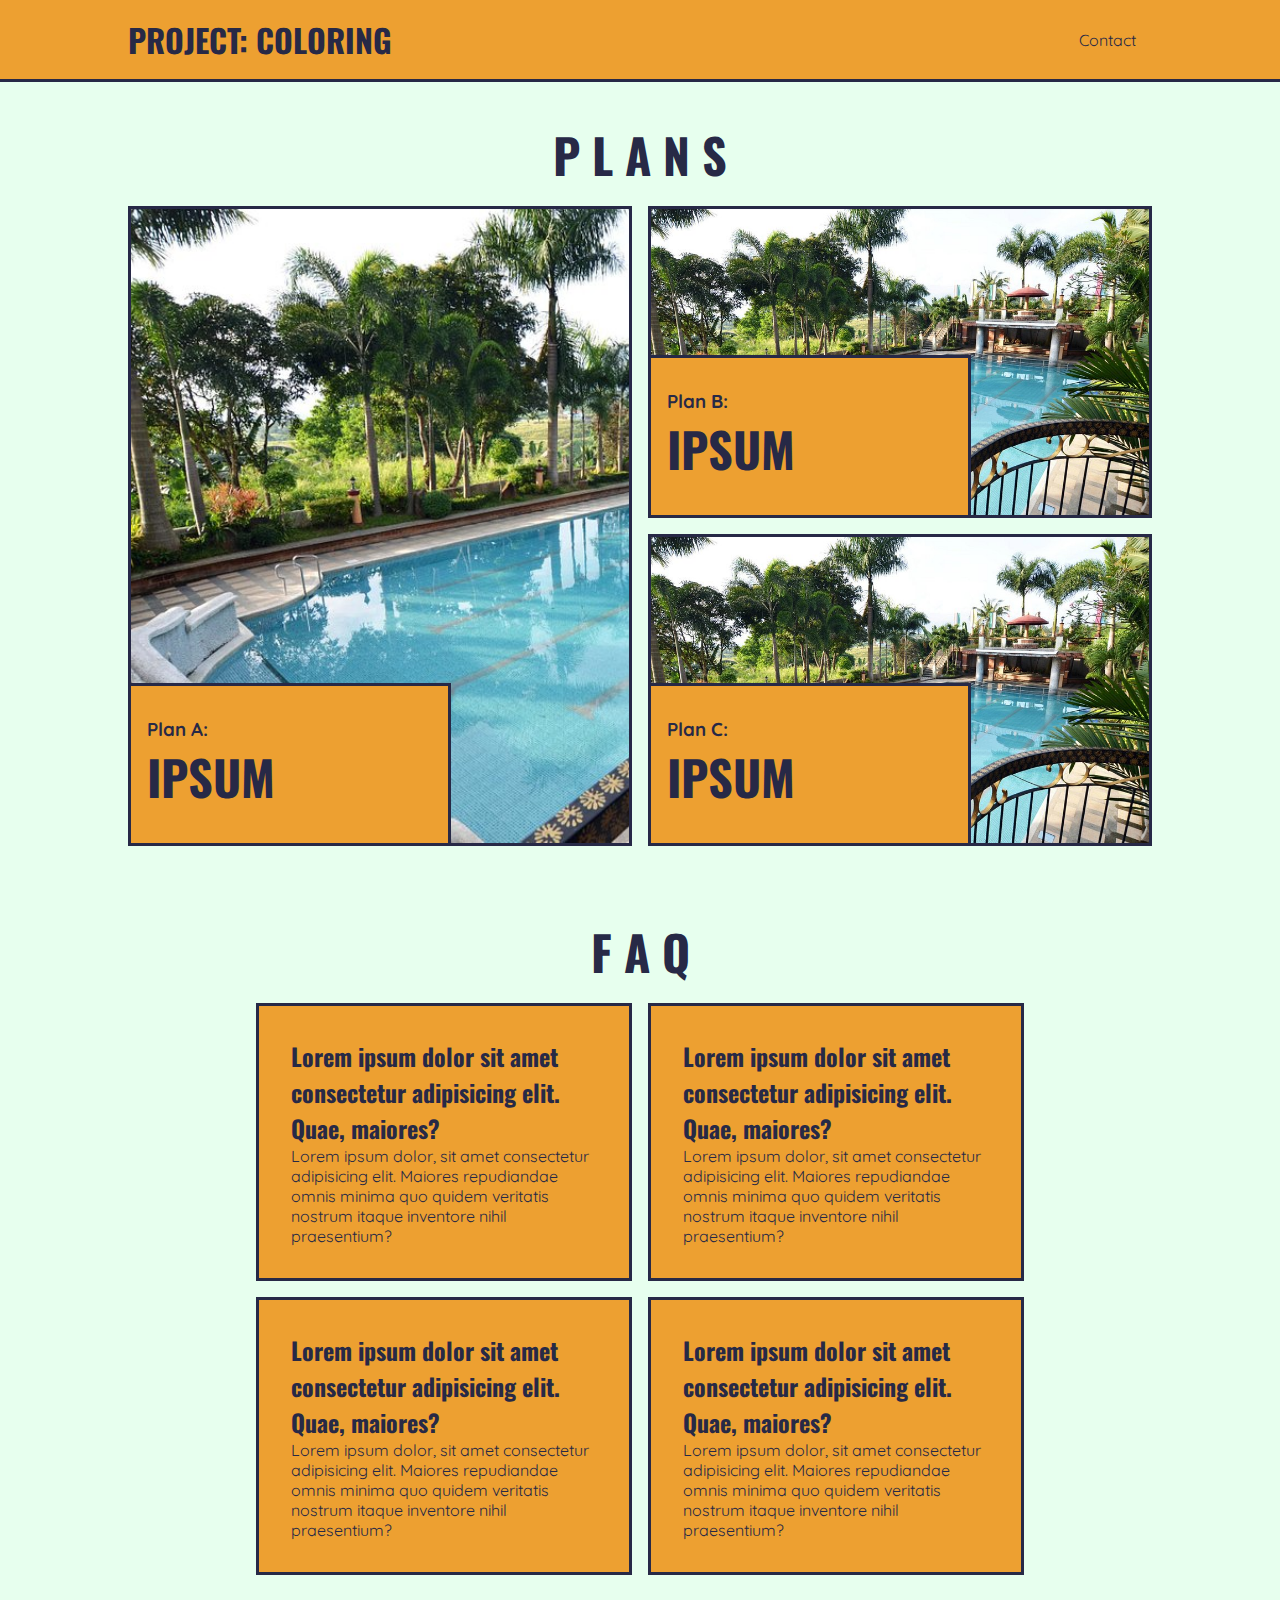
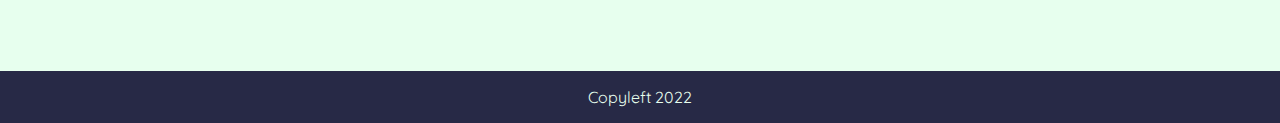
==== index.html @ 50344a3b "Initial commit" ====
<!DOCTYPE html>
<html lang="en">
<head>
    <meta charset="UTF-8">
    <meta name="viewport" content="width=device-width, initial-scale=1.0">
    <link rel="preconnect" href="https://fonts.googleapis.com">
    <link rel="preconnect" href="https://fonts.gstatic.com" crossorigin>
    <link href="https://fonts.googleapis.com/css2?family=Oswald&family=Quicksand&display=swap" rel="stylesheet"> 
    <link rel="stylesheet" href="style.css">
    <title>Coloring</title>
</head>
<body>
    <nav>
        <div class="logo">
            <h1><a href="index.html">PROJECT: COLORING</a></h1>
        </div>
        <div class="extra">
            <ul>
                <li><a href="#">Contact</a></li>
            </ul>
        </div>
    </nav>

    <div class="container">
        <div class="intro">
            <h1>P   L   A   N   S</h1>
            <div class="plan-section">
                <div class="plan batangas">
                    <a href="plan-a.html" class="fill plan-batangas">
                        <div class="title">
                            <h3>Plan A:</h3>
                            <h2>IPSUM</h2>
                        </div>
                    </a>
                </div>
                <div class="plan">
                    <a href="plan-b.html" class="fill plan-rizal">
                        <div class="title">
                            <h3>Plan B:</h3>
                            <h2>IPSUM</h2>  
                        </div>
                    </a>
                </div>
                <div class="plan">
                    <a href="plan-c.html" class="fill plan-ncr">
                        <div class="title">
                            <h3>Plan C:</h3>
                            <h2>IPSUM</h2>
                        </div>
                    </a>
                </div>
            </div>
        </div>

        <div class="article">
            <h1>F   A   Q</h1>
            <div class="faq-section">
                <div class="faq">
                    <h4>Lorem ipsum dolor sit amet consectetur adipisicing elit. Quae, maiores?</h4>
                    <p>Lorem ipsum dolor, sit amet consectetur adipisicing elit. Maiores repudiandae omnis minima quo quidem veritatis nostrum itaque inventore nihil praesentium?</p>
                </div>
                <div class="faq">
                    <h4>Lorem ipsum dolor sit amet consectetur adipisicing elit. Quae, maiores?</h4>
                    <p>Lorem ipsum dolor, sit amet consectetur adipisicing elit. Maiores repudiandae omnis minima quo quidem veritatis nostrum itaque inventore nihil praesentium?</p>
                </div>
                <div class="faq">
                    <h4>Lorem ipsum dolor sit amet consectetur adipisicing elit. Quae, maiores?</h4>
                    <p>Lorem ipsum dolor, sit amet consectetur adipisicing elit. Maiores repudiandae omnis minima quo quidem veritatis nostrum itaque inventore nihil praesentium?</p>
                </div>
                <div class="faq">
                    <h4>Lorem ipsum dolor sit amet consectetur adipisicing elit. Quae, maiores?</h4>
                    <p>Lorem ipsum dolor, sit amet consectetur adipisicing elit. Maiores repudiandae omnis minima quo quidem veritatis nostrum itaque inventore nihil praesentium?</p>
                </div>
            </div>
        </div>
    </div>

    <footer>
        <p>Copyleft 2022</p>
    </footer>
</body>
</html>
---- style.css ----
* {
    margin: 0;
    padding: 0;
    box-sizing: border-box;
}

:root {
    --black: #272946;
    --mid: #eda031;
    --white: #e7ffee;
    --mainFont: "Oswald", sans-serif;
    --secFont: "Quicksand", sans-serif;
}

html {
    font-family: var(--secFont);
}

nav {
    position: absolute;
    display: flex;
    align-items: center;
    justify-content: space-between;
    width: 100%;
    padding: 1em 10%;
    background-color: var(--mid);
    border-bottom: 0.2rem solid var(--black);
}

.logo {
    font-family: var(--mainFont);
    font-size: 1rem;
}

.logo a {
    text-decoration: none;
    color: var(--black);
}

.extra ul {
    display: flex;
    list-style-type: none;
}

.extra ul li a {
    color: var(--black);
    padding: 1em;
    text-decoration: none;
    transition: 0.1s all ease-in;
}

.extra ul li a:hover {
    background-color: var(--black);
    color: var(--mid);
}

.container {
    display: flex;
    flex-direction: column;
    justify-content: center;
    background-color: var(--white);
}

.intro {
    display: flex;
    flex-direction: column;
    align-items: center;
    justify-content: center;
    height: 100vh;
}

.intro h1 {
    font-family: var(--mainFont);
    font-size: 3rem;
    color: var(--black);
    padding-top: 3em;
}

.plan-section {
    display: grid;
    grid-template-columns: 1fr 1fr;
    gap: 1em;
    padding: 1em 10% 5em 10%;
    width: 100%;
}

.plan-section a {
    text-decoration: none;
    height: auto;
}

.plan {
    display: flex;
    flex-direction: column;
    align-items: flex-start;
    justify-content: flex-end;
    background-color: pink;
    background-image: url("assets/images/christina-villas.jpg");
    background-size: cover;
    border: 0.2rem solid var(--black);
    transition: 0.1s all ease-in;
    cursor: pointer;
}

.plan:hover {
    transform: translateY(-0.5rem);
    box-shadow: 0 0.5rem 0 var(--mid);
}

.fill {
    display: block;
    height: 100%;
    width: 100%;
    text-decoration: none;
}

.batangas {
    grid-column-start: 1;
    grid-column-end: 2;
    grid-row-start: 1;
    grid-row-end: 3;
    height: 40em;
}

.title {
    display: flex;
    flex-direction: column;
    justify-content: center;
    background-color: var(--mid);
    color: var(--black);
    padding: 1em;
    width: 20em;
    height: 10em;
    border-top: 0.2rem solid var(--black);
    border-right: 0.2rem solid var(--black);
}

.title h2 {
    font-family: var(--mainFont);
    font-size: 3rem;
}

.title h3 {
    font-family: var(--secFont);
}   

.article {
    display: flex;
    flex-direction: column;
    align-items: center;
    justify-content: center;
    padding: 1em 0 5em 0;
}

.article h1 {
    font-family: var(--mainFont);
    font-size: 3rem;
    color: var(--black);
}

.faq-section {
    display: grid;
    grid-template-columns: 1fr 1fr;
    gap: 1em;
    padding: 1em 20%;
}

.faq {
    background-color: var(--mid);
    color: var(--black);
    padding: 2em;
    border: 0.2rem solid var(--black);
}

.faq h4 {
    font-family: var(--mainFont);
    font-size: 1.5rem;
}   

footer {
    text-align: center;
    background-color: var(--black);
    color: var(--white);
    font-family: var(--secFont);
    padding: 1em 10%;
}

.welcome {
    display: flex;
    flex-direction: column;
    align-items: center;
    justify-content: center;
    width: 100%;
    height: 30em;
}

.welcome h2 {
    font-family: var(--mainFont);
    font-size: 3rem;
}
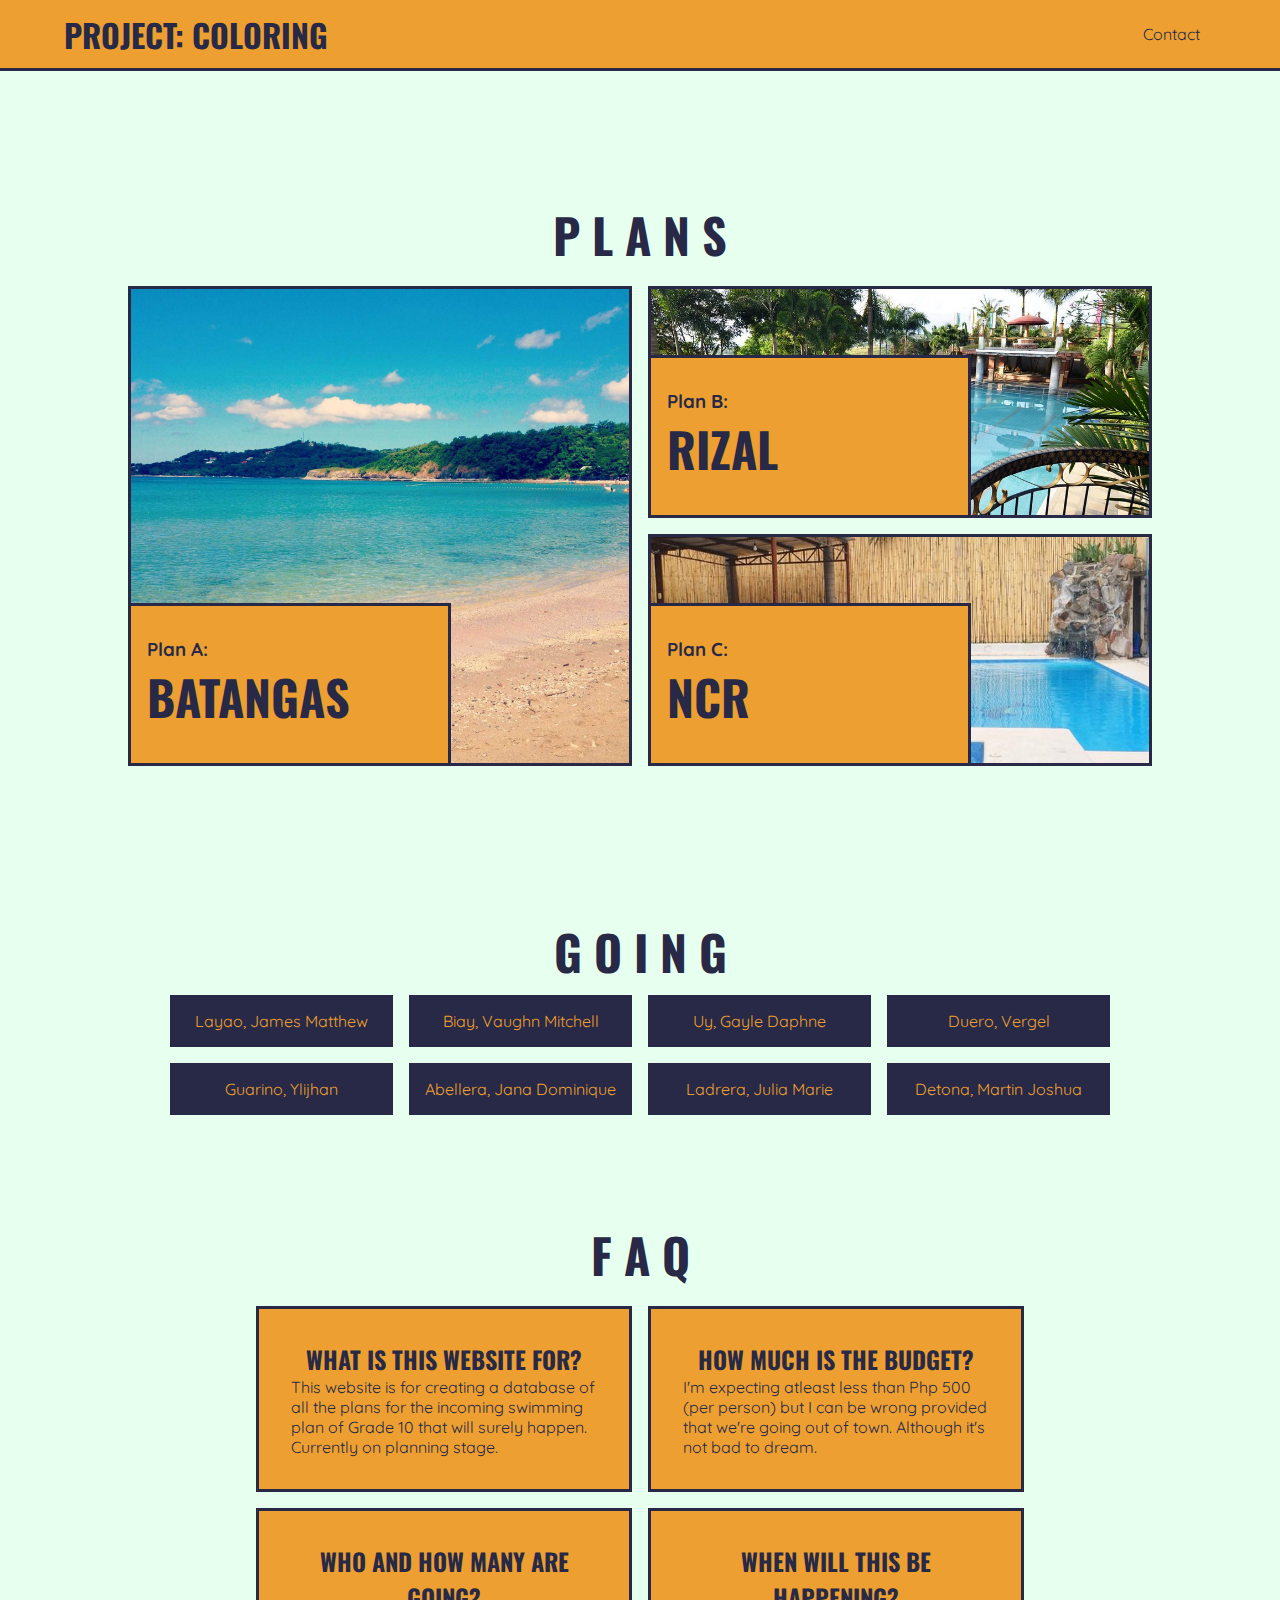
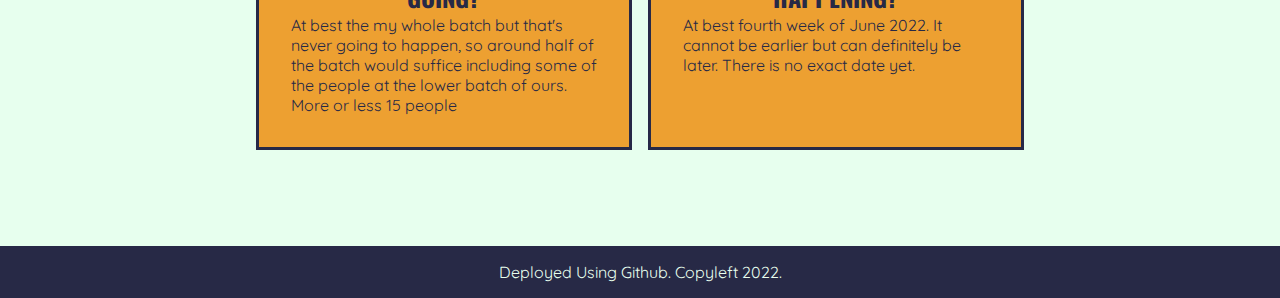
==== commit 3eb0595e: "Added json files and other pages" ====
--- a/index.html
+++ b/index.html
@@ -7,16 +7,32 @@
     <link rel="preconnect" href="https://fonts.gstatic.com" crossorigin>
     <link href="https://fonts.googleapis.com/css2?family=Oswald&family=Quicksand&display=swap" rel="stylesheet"> 
     <link rel="stylesheet" href="style.css">
+    <link rel="stylesheet" href="media.css">
     <title>Coloring</title>
 </head>
 <body>
+    <div class="modal hide">
+        <div class="modal-flex">
+            <h1>CONTACT ME:</h1>
+            <p>You can reach out to me via Messenger. If you don't know who am I don't contact me. Thanks!</p>
+            <div class="github">
+                <a href="https://github.com/Pr0s4ic/Coloring" target="_blank">Deployed Using Github Pages</a>
+            </div>
+            <div class="exit">
+                <p>Close</p>
+            </div>
+        </div>
+    </div>
+
+    <div class="cover hide"></div>
+    
     <nav>
         <div class="logo">
             <h1><a href="index.html">PROJECT: COLORING</a></h1>
         </div>
         <div class="extra">
             <ul>
-                <li><a href="#">Contact</a></li>
+                <li class="contact-btn">Contact</li>
             </ul>
         </div>
     </nav>
@@ -25,58 +41,42 @@
         <div class="intro">
             <h1>P   L   A   N   S</h1>
             <div class="plan-section">
-                <div class="plan batangas">
-                    <a href="plan-a.html" class="fill plan-batangas">
+                <div class="plan batangas plan-batangas">
                         <div class="title">
                             <h3>Plan A:</h3>
-                            <h2>IPSUM</h2>
+                            <h2>BATANGAS</h2>
                         </div>
-                    </a>
                 </div>
-                <div class="plan">
-                    <a href="plan-b.html" class="fill plan-rizal">
+                <div class="plan rizal plan-rizal">
                         <div class="title">
                             <h3>Plan B:</h3>
-                            <h2>IPSUM</h2>  
+                            <h2>RIZAL</h2>  
                         </div>
-                    </a>
                 </div>
-                <div class="plan">
-                    <a href="plan-c.html" class="fill plan-ncr">
+                <div class="plan ncr plan-ncr">
                         <div class="title">
                             <h3>Plan C:</h3>
-                            <h2>IPSUM</h2>
+                            <h2>NCR</h2>
                         </div>
-                    </a>
                 </div>
             </div>
         </div>
 
         <div class="article">
+            <h1>G O I N G</h1>
+            <div class="going-section"></div>
+        </div>
+
+        <div class="article">
             <h1>F   A   Q</h1>
-            <div class="faq-section">
-                <div class="faq">
-                    <h4>Lorem ipsum dolor sit amet consectetur adipisicing elit. Quae, maiores?</h4>
-                    <p>Lorem ipsum dolor, sit amet consectetur adipisicing elit. Maiores repudiandae omnis minima quo quidem veritatis nostrum itaque inventore nihil praesentium?</p>
-                </div>
-                <div class="faq">
-                    <h4>Lorem ipsum dolor sit amet consectetur adipisicing elit. Quae, maiores?</h4>
-                    <p>Lorem ipsum dolor, sit amet consectetur adipisicing elit. Maiores repudiandae omnis minima quo quidem veritatis nostrum itaque inventore nihil praesentium?</p>
-                </div>
-                <div class="faq">
-                    <h4>Lorem ipsum dolor sit amet consectetur adipisicing elit. Quae, maiores?</h4>
-                    <p>Lorem ipsum dolor, sit amet consectetur adipisicing elit. Maiores repudiandae omnis minima quo quidem veritatis nostrum itaque inventore nihil praesentium?</p>
-                </div>
-                <div class="faq">
-                    <h4>Lorem ipsum dolor sit amet consectetur adipisicing elit. Quae, maiores?</h4>
-                    <p>Lorem ipsum dolor, sit amet consectetur adipisicing elit. Maiores repudiandae omnis minima quo quidem veritatis nostrum itaque inventore nihil praesentium?</p>
-                </div>
-            </div>
+            <div class="faq-section"></div>
         </div>
     </div>
 
     <footer>
-        <p>Copyleft 2022</p>
+        <p>Deployed Using Github. Copyleft 2022.</p>
     </footer>
+
+    <script src="app.js"></script>
 </body>
 </html>--- a/style.css
+++ b/style.css
@@ -6,6 +6,7 @@
 
 :root {
     --black: #272946;
+    --blackOp: rgba(39, 41, 70, 0.8);
     --mid: #eda031;
     --white: #e7ffee;
     --mainFont: "Oswald", sans-serif;
@@ -27,6 +28,55 @@
     border-bottom: 0.2rem solid var(--black);
 }
 
+.modal {
+    position: fixed;
+    left: 50%;
+    top: 50%;
+    transform: translate(-50%,-50%);
+    background-color: var(--mid);
+    color: var(--black);
+    z-index: 500;
+
+}
+
+.modal-flex {
+    display: flex;
+    flex-direction: column;
+    text-align: center;
+    padding: 4em;
+    border: 0.2rem solid var(--black);
+}
+
+.modal-flex h1 {
+    font-family: var(--mainFont);
+}
+
+.github {
+    padding: 2em 0 1em 0;
+}
+
+.github a {
+    text-decoration: underline;
+    color: var(--black);
+}
+
+.exit {
+    background-color: var(--black);
+    color: var(--mid);
+    padding: 0.5em 0;
+    user-select: none;
+    cursor: pointer;
+}
+
+.cover {
+    position: fixed;
+    height: 100vh;
+    width: 100vw;
+    background-color: var(--black);
+    z-index: 400;
+    opacity: 0.5;
+}
+
 .logo {
     font-family: var(--mainFont);
     font-size: 1rem;
@@ -42,14 +92,15 @@
     list-style-type: none;
 }
 
-.extra ul li a {
-    color: var(--black);
-    padding: 1em;
-    text-decoration: none;
+.extra ul li {
+    color: var(--black);
+    padding: 1em;
+    user-select: none;
+    cursor: pointer;
     transition: 0.1s all ease-in;
 }
 
-.extra ul li a:hover {
+.extra ul li:hover {
     background-color: var(--black);
     color: var(--mid);
 }
@@ -94,24 +145,28 @@
     flex-direction: column;
     align-items: flex-start;
     justify-content: flex-end;
-    background-color: pink;
-    background-image: url("assets/images/christina-villas.jpg");
-    background-size: cover;
     border: 0.2rem solid var(--black);
     transition: 0.1s all ease-in;
     cursor: pointer;
+    background-size: cover;
+    background-position: center;
+}
+
+.plan-batangas {
+    background-image: url("assets/images/batangas.jpg");
+}
+
+.plan-rizal {
+    background-image: url("assets/images/christina-villas.jpg");
+}
+
+.plan-ncr {
+    background-image: url("assets/images/marikina.jpg");
 }
 
 .plan:hover {
     transform: translateY(-0.5rem);
     box-shadow: 0 0.5rem 0 var(--mid);
-}
-
-.fill {
-    display: block;
-    height: 100%;
-    width: 100%;
-    text-decoration: none;
 }
 
 .batangas {
@@ -158,6 +213,20 @@
     color: var(--black);
 }
 
+.going-section {
+    display: grid;
+    grid-template-columns: 1fr 1fr 1fr 1fr;
+    text-align: center;
+    padding: 0 10%;
+}
+
+.going-section p {
+    padding: 1em;
+    margin: 0.5em;
+    background-color: var(--black);
+    color: var(--mid);
+}
+
 .faq-section {
     display: grid;
     grid-template-columns: 1fr 1fr;
@@ -175,6 +244,7 @@
 .faq h4 {
     font-family: var(--mainFont);
     font-size: 1.5rem;
+    text-align: center;
 }   
 
 footer {
@@ -185,6 +255,10 @@
     padding: 1em 10%;
 }
 
+.hide {
+    display: none;
+}
+
 .welcome {
     display: flex;
     flex-direction: column;
@@ -192,9 +266,137 @@
     justify-content: center;
     width: 100%;
     height: 30em;
+    color: var(--white);
+    padding-top: 3em;
+    text-align: center;
+}
+
+.welcome-batangas {
+    background-image: linear-gradient(var(--blackOp), var(--blackOp)), url("assets/images/batangas.jpg");
+    background-size: cover;
+    background-position: center;
+    background-blend-mode: multiply;
+}
+
+.welcome-rizal {
+    background-image: linear-gradient(var(--blackOp), var(--blackOp)), url("assets/images/christina-villas.jpg");
+    background-size: cover;
+    background-position: center;
+    background-blend-mode: multiply;
+}
+
+.welcome-ncr {
+    background-image: linear-gradient(var(--blackOp), var(--blackOp)), url("assets/images/marikina.jpg");
+    background-size: cover;
+    background-position: center;
+    background-blend-mode: multiply;
 }
 
 .welcome h2 {
     font-family: var(--mainFont);
     font-size: 3rem;
-}+}
+
+.welcome a {
+    text-decoration: none;
+    background-color: var(--mid);
+    color: var(--black);
+    padding: 1em;
+    margin-top: 2em;
+    transition: 0.1s all ease-in;
+}
+
+.welcome a:hover {
+    color: var(--mid);
+    background-color: var(--black);
+}
+
+.about {
+    display: flex;
+    align-items: center;
+    justify-content: center;
+    padding: 2em 20% 5em 20%;
+}
+
+.about-detail {
+    max-width: 50%;
+    padding: 0 0 0 2em;
+}
+
+.rates,
+.rules,
+.notes-section {
+    display: flex;
+    flex-direction: column;
+    justify-content: center;
+    width: 100%;
+    padding: 2em 20%;
+}
+
+.rates h2,
+.rules h2,
+.notes-section h2 {
+    text-align: center;
+    font-family: var(--mainFont);
+    font-size: 2rem;
+}
+
+table {
+    width: 100%;
+    border: 0.2em solid var(--black);
+    border-collapse: collapse; 
+}
+
+td {
+    border: 0.2em solid var(--black);
+    border-collapse: collapse; 
+    padding: 1em;
+    text-align: center;
+}
+
+.entrance h3,
+.cottages h3 {
+    padding-top: 1em;
+    font-family: var(--mainFont);
+    font-size: 1.5rem;
+}
+.entrance table h3,
+.cottages table h3 {
+    padding: 0;
+    font-size: 1rem;
+    text-align: center;
+}
+
+.rules ul {
+    display: grid;
+    grid-template-columns: 1fr 1fr;
+    gap: 1em;
+    padding-top: 2em;
+}
+
+.rules ul li {
+    list-style-type: none;
+    background-color: var(--black);
+    padding: 1em;
+    color: var(--mid);
+    text-align: center;
+}
+
+.notes-container {
+    display: grid;
+    grid-template-columns: 1fr 1fr;
+    gap: 1em;
+    color: var(--black);
+    padding: 2em 0;
+}
+
+.note {
+    background-color: var(--mid);
+    border: 0.2rem solid var(--black);
+    padding: 1em;
+}
+
+.note h4 {
+    font-family: var(--mainFont);
+    font-size: 1.5rem;
+}
--- a/media.css
+++ b/media.css
@@ -0,0 +1,161 @@
+@media screen and (max-width: 1300px) {
+    nav {
+        padding: 0.5em 5%;
+    }
+
+    .batangas {
+        height: 30em;
+    }
+}
+
+@media screen and (max-width: 1100px) {
+    .intro h1 {
+        font-size: 2.5rem;
+    }
+
+    .batangas {
+        height: 20em;
+    }
+
+    .title {
+        height: 8em;
+        width: 15em;
+    }
+
+    .title h2 {
+        font-size: 2.5rem;
+    }
+
+    .article {
+        padding: 0 0 3em 0;
+    }
+
+    .article h1 {
+        font-size: 2.5rem;
+    }
+}
+
+@media screen and (max-width: 900px) {
+    .going-section {
+        grid-template-columns: 1fr 1fr 1fr;
+    }
+
+    .faq-section {
+        grid-template-columns: 1fr;
+    }
+
+    .modal-flex {
+        padding: 1.5em;
+    }
+}
+
+@media screen and (max-width: 800px) and (orientation: portrait) {
+    .welcome {
+        height: 27em;
+    }
+
+    .welcome h2 {
+        font-size: 2.5rem;
+    }
+
+    .faq-section {
+        padding: 1em 10%;
+    }
+
+    .rates,
+    .rules,
+    .notes-section {
+        padding: 1em 10%;
+    }
+
+    .rules ul {
+        grid-template-columns: 1fr;
+        gap: 0.5em;
+    }
+
+    .notes-container {
+        grid-template-columns: 1fr;
+    }
+
+    .about {
+        flex-direction: column-reverse;
+        padding: 10%;
+    }
+
+    .about-detail {
+        max-width: 100%;
+        padding: 0 0 2em 0;
+    }
+}
+
+@media screen and (max-width: 600px) and (orientation: portrait) {
+    .plan-section {
+        grid-template-columns: 1fr;
+    }
+
+    .batangas,
+    .rizal,
+    .ncr {
+        height: 12em;
+    }
+
+    .going-section {
+        grid-template-columns: 1fr 1fr;
+    }
+}
+
+@media screen and (max-width: 400px) and (orientation: portrait) {
+    .intro h1 {
+        padding-top: 6em;
+        font-size: 1.5rem;
+    }
+
+    .batangas,
+    .rizal,
+    .ncr {
+        height: 10em;
+    }
+
+    .title {
+        height: 5em;
+        width: 10em;
+    }
+
+    .title h2 {
+        font-size: 1.25rem;
+    }
+
+    .article h1 {
+        font-size: 1.5rem;
+    }
+
+    .going-section {
+        grid-template-columns: 1fr;
+    }
+
+    .going-section p {
+        margin: 0.1em;
+    }
+
+    .faq h4 {
+        font-size: 1.25rem;
+    }
+
+    .welcome {
+        height: 25em;
+    }
+
+    .welcome h1 {
+        font-size: 1rem;
+    }
+
+    .welcome h2 {
+        font-size: 1.75rem;
+    }
+
+    .rates h2,
+    .rules h2,
+    .notes-section h2 {
+        font-size: 1.5rem;
+    }
+}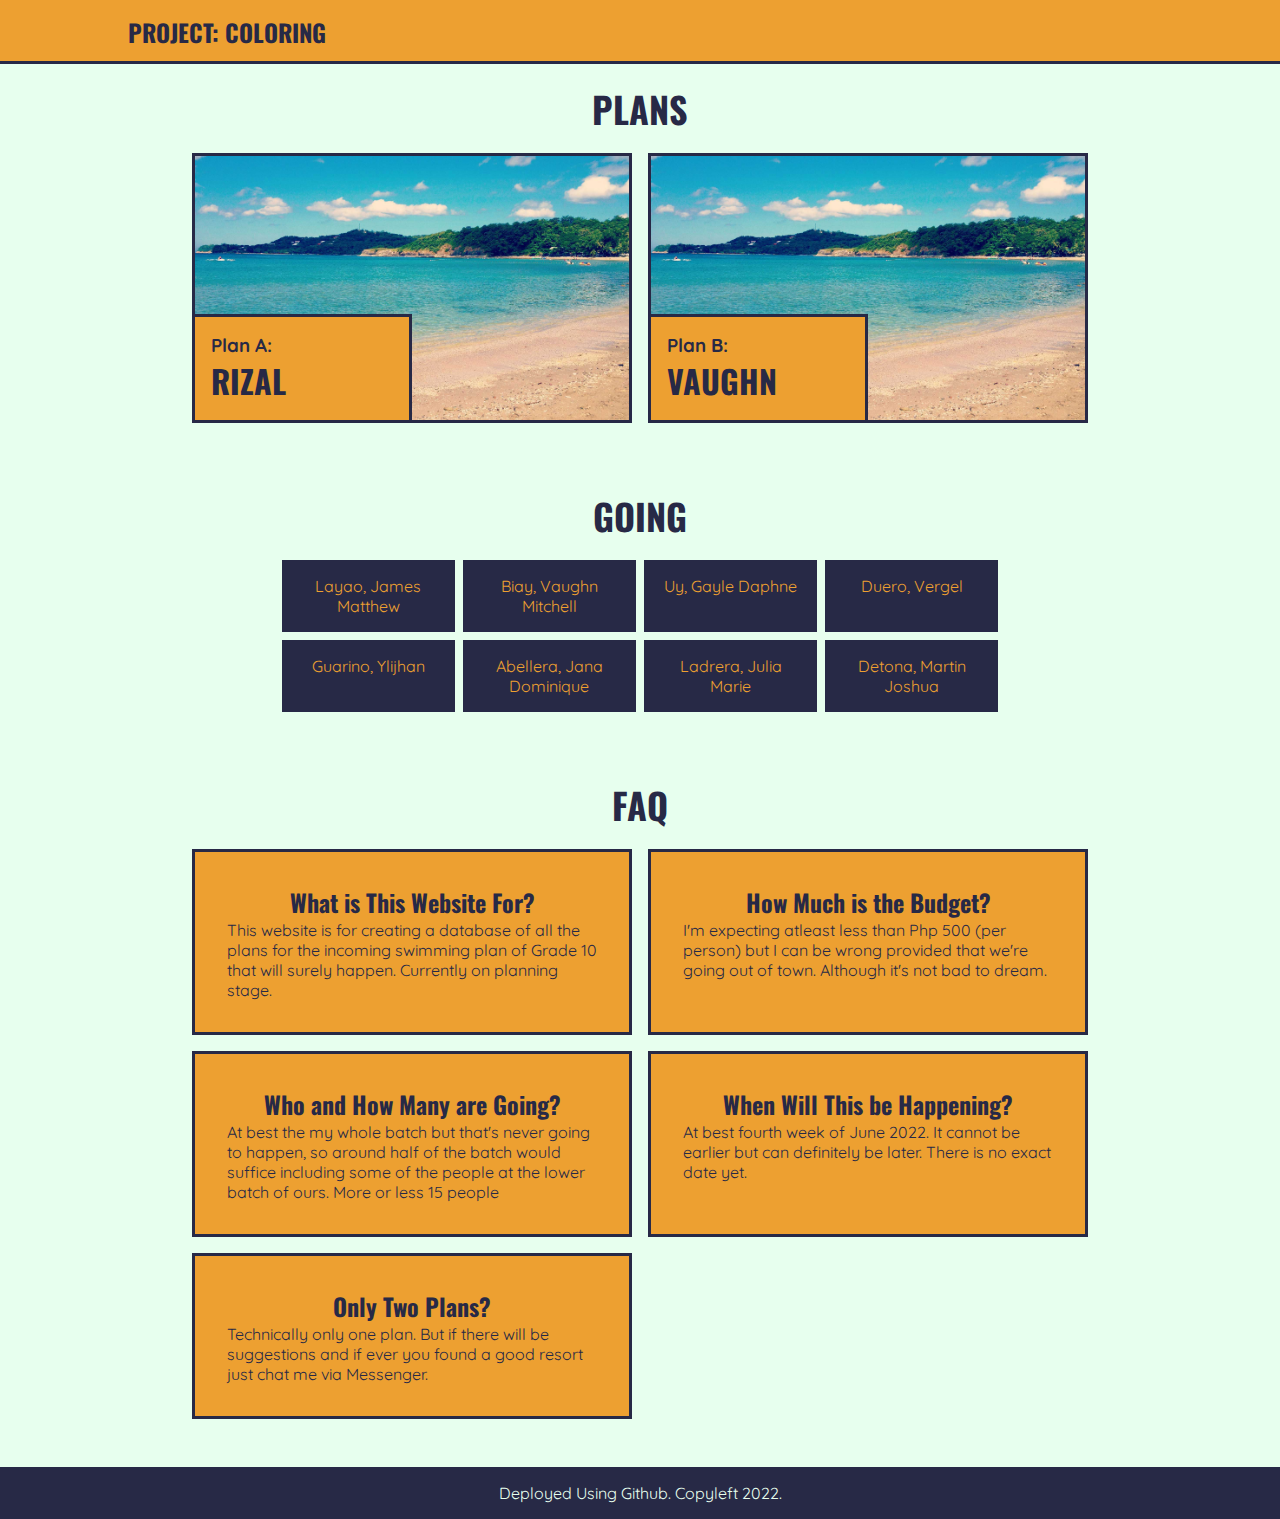
==== commit 413ab11e: "Re-edit layout and finalized data" ====
--- a/index.html
+++ b/index.html
@@ -11,67 +11,28 @@
     <title>Coloring</title>
 </head>
 <body>
-    <div class="modal hide">
-        <div class="modal-flex">
-            <h1>CONTACT ME:</h1>
-            <p>You can reach out to me via Messenger. If you don't know who am I don't contact me. Thanks!</p>
-            <div class="github">
-                <a href="https://github.com/Pr0s4ic/Coloring" target="_blank">Deployed Using Github Pages</a>
-            </div>
-            <div class="exit">
-                <p>Close</p>
-            </div>
-        </div>
-    </div>
-
-    <div class="cover hide"></div>
-    
-    <nav>
-        <div class="logo">
-            <h1><a href="index.html">PROJECT: COLORING</a></h1>
-        </div>
-        <div class="extra">
-            <ul>
-                <li class="contact-btn">Contact</li>
-            </ul>
-        </div>
-    </nav>
-
     <div class="container">
-        <div class="intro">
-            <h1>P   L   A   N   S</h1>
-            <div class="plan-section">
-                <div class="plan batangas plan-batangas">
-                        <div class="title">
-                            <h3>Plan A:</h3>
-                            <h2>BATANGAS</h2>
-                        </div>
-                </div>
-                <div class="plan rizal plan-rizal">
-                        <div class="title">
-                            <h3>Plan B:</h3>
-                            <h2>RIZAL</h2>  
-                        </div>
-                </div>
-                <div class="plan ncr plan-ncr">
-                        <div class="title">
-                            <h3>Plan C:</h3>
-                            <h2>NCR</h2>
-                        </div>
-                </div>
+        <div class="nav">
+            <div class="logo">
+                <h1><a href="index.html">PROJECT: COLORING</a></h1>
             </div>
         </div>
 
-        <div class="article">
-            <h1>G O I N G</h1>
+        <div class="intro">
+            <h1>PLANS</h1>
+            <div class="plan-section"></div>
+        </div>
+
+        <div class="going-article">
+            <h1>GOING</h1>
             <div class="going-section"></div>
         </div>
 
-        <div class="article">
-            <h1>F   A   Q</h1>
+        <div class="faq-article">
+            <h1>FAQ</h1>
             <div class="faq-section"></div>
         </div>
-    </div>
+    </div>  
 
     <footer>
         <p>Deployed Using Github. Copyleft 2022.</p>
--- a/style.css
+++ b/style.css
@@ -15,129 +15,53 @@
 
 html {
     font-family: var(--secFont);
-}
-
-nav {
-    position: absolute;
+    font-size: 16px;
+}
+
+.container {
+    display: flex;
+    flex-direction: column;
+    justify-content: center;
+    background-color: var(--white);
+}
+
+.nav {
     display: flex;
     align-items: center;
     justify-content: space-between;
-    width: 100%;
-    padding: 1em 10%;
+    height: 4rem;
+    width: 100%;
+    padding: 0 10%;
     background-color: var(--mid);
     border-bottom: 0.2rem solid var(--black);
 }
 
-.modal {
-    position: fixed;
-    left: 50%;
-    top: 50%;
-    transform: translate(-50%,-50%);
-    background-color: var(--mid);
-    color: var(--black);
-    z-index: 500;
-
-}
-
-.modal-flex {
-    display: flex;
-    flex-direction: column;
-    text-align: center;
-    padding: 4em;
-    border: 0.2rem solid var(--black);
-}
-
-.modal-flex h1 {
-    font-family: var(--mainFont);
-}
-
-.github {
-    padding: 2em 0 1em 0;
-}
-
-.github a {
-    text-decoration: underline;
-    color: var(--black);
-}
-
-.exit {
-    background-color: var(--black);
-    color: var(--mid);
+.logo a {
+    font-family: var(--mainFont);
+    font-size: 1.5rem;
+    text-decoration: none;
+    color: var(--black);
+}
+
+.intro h1,
+.going-article h1,
+.faq-article h1,
+.rates h2,
+.rules h2,
+.pricing-section h2,
+.notes-section h2 {
+    font-family: var(--mainFont);
+    font-size: 2.25rem;
+    color: var(--black);
     padding: 0.5em 0;
-    user-select: none;
-    cursor: pointer;
-}
-
-.cover {
-    position: fixed;
-    height: 100vh;
-    width: 100vw;
-    background-color: var(--black);
-    z-index: 400;
-    opacity: 0.5;
-}
-
-.logo {
-    font-family: var(--mainFont);
-    font-size: 1rem;
-}
-
-.logo a {
-    text-decoration: none;
-    color: var(--black);
-}
-
-.extra ul {
-    display: flex;
-    list-style-type: none;
-}
-
-.extra ul li {
-    color: var(--black);
-    padding: 1em;
-    user-select: none;
-    cursor: pointer;
-    transition: 0.1s all ease-in;
-}
-
-.extra ul li:hover {
-    background-color: var(--black);
-    color: var(--mid);
-}
-
-.container {
-    display: flex;
-    flex-direction: column;
-    justify-content: center;
-    background-color: var(--white);
-}
-
-.intro {
-    display: flex;
-    flex-direction: column;
-    align-items: center;
-    justify-content: center;
-    height: 100vh;
-}
-
-.intro h1 {
-    font-family: var(--mainFont);
-    font-size: 3rem;
-    color: var(--black);
-    padding-top: 3em;
+    text-align: center;
 }
 
 .plan-section {
     display: grid;
     grid-template-columns: 1fr 1fr;
     gap: 1em;
-    padding: 1em 10% 5em 10%;
-    width: 100%;
-}
-
-.plan-section a {
-    text-decoration: none;
-    height: auto;
+    width: 100%;
 }
 
 .plan {
@@ -146,35 +70,16 @@
     align-items: flex-start;
     justify-content: flex-end;
     border: 0.2rem solid var(--black);
-    transition: 0.1s all ease-in;
     cursor: pointer;
     background-size: cover;
     background-position: center;
-}
-
-.plan-batangas {
-    background-image: url("assets/images/batangas.jpg");
-}
-
-.plan-rizal {
-    background-image: url("assets/images/christina-villas.jpg");
-}
-
-.plan-ncr {
-    background-image: url("assets/images/marikina.jpg");
-}
-
-.plan:hover {
-    transform: translateY(-0.5rem);
-    box-shadow: 0 0.5rem 0 var(--mid);
-}
-
-.batangas {
-    grid-column-start: 1;
-    grid-column-end: 2;
-    grid-row-start: 1;
-    grid-row-end: 3;
-    height: 40em;
+    height: 30vh;
+    width: 100%;
+}
+
+.plan:hover .title {
+    background-color: var(--black);
+    color: var(--mid);
 }
 
 .title {
@@ -184,45 +89,41 @@
     background-color: var(--mid);
     color: var(--black);
     padding: 1em;
-    width: 20em;
-    height: 10em;
+    width: 50%;
     border-top: 0.2rem solid var(--black);
     border-right: 0.2rem solid var(--black);
+    transition: 0.1s all ease-in;
 }
 
 .title h2 {
     font-family: var(--mainFont);
-    font-size: 3rem;
-}
-
-.title h3 {
-    font-family: var(--secFont);
-}   
-
-.article {
-    display: flex;
-    flex-direction: column;
-    align-items: center;
-    justify-content: center;
-    padding: 1em 0 5em 0;
-}
-
-.article h1 {
-    font-family: var(--mainFont);
-    font-size: 3rem;
-    color: var(--black);
+    font-size: 2rem;
+}
+
+.intro,
+.going-article,
+.faq-article,
+.rates,
+.rules,
+.pricing-section,
+.notes-section {
+    display: flex;
+    flex-direction: column;
+    justify-content: center;
+    padding: 0 15% 3rem 15%;
+    width: 100%;
 }
 
 .going-section {
     display: grid;
     grid-template-columns: 1fr 1fr 1fr 1fr;
-    text-align: center;
+    gap: 0.5em;
     padding: 0 10%;
+    text-align: center;
 }
 
 .going-section p {
     padding: 1em;
-    margin: 0.5em;
     background-color: var(--black);
     color: var(--mid);
 }
@@ -231,7 +132,6 @@
     display: grid;
     grid-template-columns: 1fr 1fr;
     gap: 1em;
-    padding: 1em 20%;
 }
 
 .faq {
@@ -243,7 +143,7 @@
 
 .faq h4 {
     font-family: var(--mainFont);
-    font-size: 1.5rem;
+    font-size: 1.5rem;  
     text-align: center;
 }   
 
@@ -255,27 +155,15 @@
     padding: 1em 10%;
 }
 
-.hide {
-    display: none;
-}
-
 .welcome {
     display: flex;
     flex-direction: column;
     align-items: center;
     justify-content: center;
     width: 100%;
-    height: 30em;
     color: var(--white);
-    padding-top: 3em;
-    text-align: center;
-}
-
-.welcome-batangas {
-    background-image: linear-gradient(var(--blackOp), var(--blackOp)), url("assets/images/batangas.jpg");
-    background-size: cover;
-    background-position: center;
-    background-blend-mode: multiply;
+    text-align: center;
+    padding: 3em 0;
 }
 
 .welcome-rizal {
@@ -285,66 +173,37 @@
     background-blend-mode: multiply;
 }
 
-.welcome-ncr {
-    background-image: linear-gradient(var(--blackOp), var(--blackOp)), url("assets/images/marikina.jpg");
-    background-size: cover;
-    background-position: center;
-    background-blend-mode: multiply;
-}
-
+.welcome h1 {
+    font-size: 1.75rem;
+}
+    
 .welcome h2 {
     font-family: var(--mainFont);
     font-size: 3rem;
 }
 
-.welcome a {
+.links {
+    padding: 2em;
+}
+
+.links a {
     text-decoration: none;
     background-color: var(--mid);
     color: var(--black);
-    padding: 1em;
-    margin-top: 2em;
+    padding: 1em;   
     transition: 0.1s all ease-in;
 }
 
-.welcome a:hover {
-    color: var(--mid);
-    background-color: var(--black);
-}
-
-.about {
-    display: flex;
-    align-items: center;
-    justify-content: center;
-    padding: 2em 20% 5em 20%;
-}
-
-.about-detail {
-    max-width: 50%;
-    padding: 0 0 0 2em;
-}
-
-.rates,
-.rules,
-.notes-section {
-    display: flex;
-    flex-direction: column;
-    justify-content: center;
-    width: 100%;
-    padding: 2em 20%;
-}
-
-.rates h2,
-.rules h2,
-.notes-section h2 {
-    text-align: center;
-    font-family: var(--mainFont);
-    font-size: 2rem;
+.links a:hover {
+    color: var(--mid);
+    background-color: var(--black);
 }
 
 table {
     width: 100%;
     border: 0.2em solid var(--black);
     border-collapse: collapse; 
+    overflow-x: scroll;
 }
 
 td {
@@ -355,13 +214,15 @@
 }
 
 .entrance h3,
-.cottages h3 {
+.cottages h3,
+.pricing-container h3 {
     padding-top: 1em;
     font-family: var(--mainFont);
     font-size: 1.5rem;
 }
 .entrance table h3,
-.cottages table h3 {
+.cottages table h3,
+.pricing-section table h3 {
     padding: 0;
     font-size: 1rem;
     text-align: center;
@@ -370,16 +231,14 @@
 .rules ul {
     display: grid;
     grid-template-columns: 1fr 1fr;
-    gap: 1em;
-    padding-top: 2em;
+    gap: 0.5em;
 }
 
 .rules ul li {
     list-style-type: none;
     background-color: var(--black);
-    padding: 1em;
-    color: var(--mid);
-    text-align: center;
+    color: var(--mid);
+    padding: 1em;
 }
 
 .notes-container {
@@ -399,4 +258,4 @@
 .note h4 {
     font-family: var(--mainFont);
     font-size: 1.5rem;
-}
+}--- a/media.css
+++ b/media.css
@@ -1,41 +1,4 @@
-@media screen and (max-width: 1300px) {
-    nav {
-        padding: 0.5em 5%;
-    }
-
-    .batangas {
-        height: 30em;
-    }
-}
-
-@media screen and (max-width: 1100px) {
-    .intro h1 {
-        font-size: 2.5rem;
-    }
-
-    .batangas {
-        height: 20em;
-    }
-
-    .title {
-        height: 8em;
-        width: 15em;
-    }
-
-    .title h2 {
-        font-size: 2.5rem;
-    }
-
-    .article {
-        padding: 0 0 3em 0;
-    }
-
-    .article h1 {
-        font-size: 2.5rem;
-    }
-}
-
-@media screen and (max-width: 900px) {
+@media  screen and (max-width: 1000px) {
     .going-section {
         grid-template-columns: 1fr 1fr 1fr;
     }
@@ -44,118 +7,52 @@
         grid-template-columns: 1fr;
     }
 
-    .modal-flex {
-        padding: 1.5em;
-    }
-}
-
-@media screen and (max-width: 800px) and (orientation: portrait) {
-    .welcome {
-        height: 27em;
-    }
-
-    .welcome h2 {
-        font-size: 2.5rem;
-    }
-
-    .faq-section {
-        padding: 1em 10%;
-    }
-
-    .rates,
-    .rules,
-    .notes-section {
-        padding: 1em 10%;
-    }
-
     .rules ul {
         grid-template-columns: 1fr;
-        gap: 0.5em;
     }
 
     .notes-container {
         grid-template-columns: 1fr;
     }
+}
 
-    .about {
-        flex-direction: column-reverse;
-        padding: 10%;
+@media screen and (max-width: 900px) and (orientation: portrait) {
+    .plan {
+        height: 20vh;
     }
 
-    .about-detail {
-        max-width: 100%;
-        padding: 0 0 2em 0;
-    }
-}
-
-@media screen and (max-width: 600px) and (orientation: portrait) {
-    .plan-section {
-        grid-template-columns: 1fr;
-    }
-
-    .batangas,
-    .rizal,
-    .ncr {
-        height: 12em;
+    .title {
+        width: 100%;
+        border-right: none;
     }
 
     .going-section {
         grid-template-columns: 1fr 1fr;
     }
+
+    .intro,
+    .going-article,
+    .faq-article,
+    .rates, 
+    .rules,
+    .pricing-section,
+    .notes-section {
+        display: flex;
+        flex-direction: column;
+        justify-content: center;
+        padding: 0 5% 3rem 5%;
+        width: 100%;
+    }
+}
+
+@media screen and (max-width: 700px) and (orientation: portrait) {
+    html {
+        font-size: 12px;
+    }
 }
 
 @media screen and (max-width: 400px) and (orientation: portrait) {
-    .intro h1 {
-        padding-top: 6em;
-        font-size: 1.5rem;
-    }
-
-    .batangas,
-    .rizal,
-    .ncr {
-        height: 10em;
-    }
-
-    .title {
-        height: 5em;
-        width: 10em;
-    }
-
-    .title h2 {
-        font-size: 1.25rem;
-    }
-
-    .article h1 {
-        font-size: 1.5rem;
-    }
-
-    .going-section {
-        grid-template-columns: 1fr;
-    }
-
-    .going-section p {
-        margin: 0.1em;
-    }
-
-    .faq h4 {
-        font-size: 1.25rem;
-    }
-
-    .welcome {
-        height: 25em;
-    }
-
-    .welcome h1 {
-        font-size: 1rem;
-    }
-
-    .welcome h2 {
-        font-size: 1.75rem;
-    }
-
-    .rates h2,
-    .rules h2,
-    .notes-section h2 {
-        font-size: 1.5rem;
+    html {
+        font-size: 9px;
     }
 }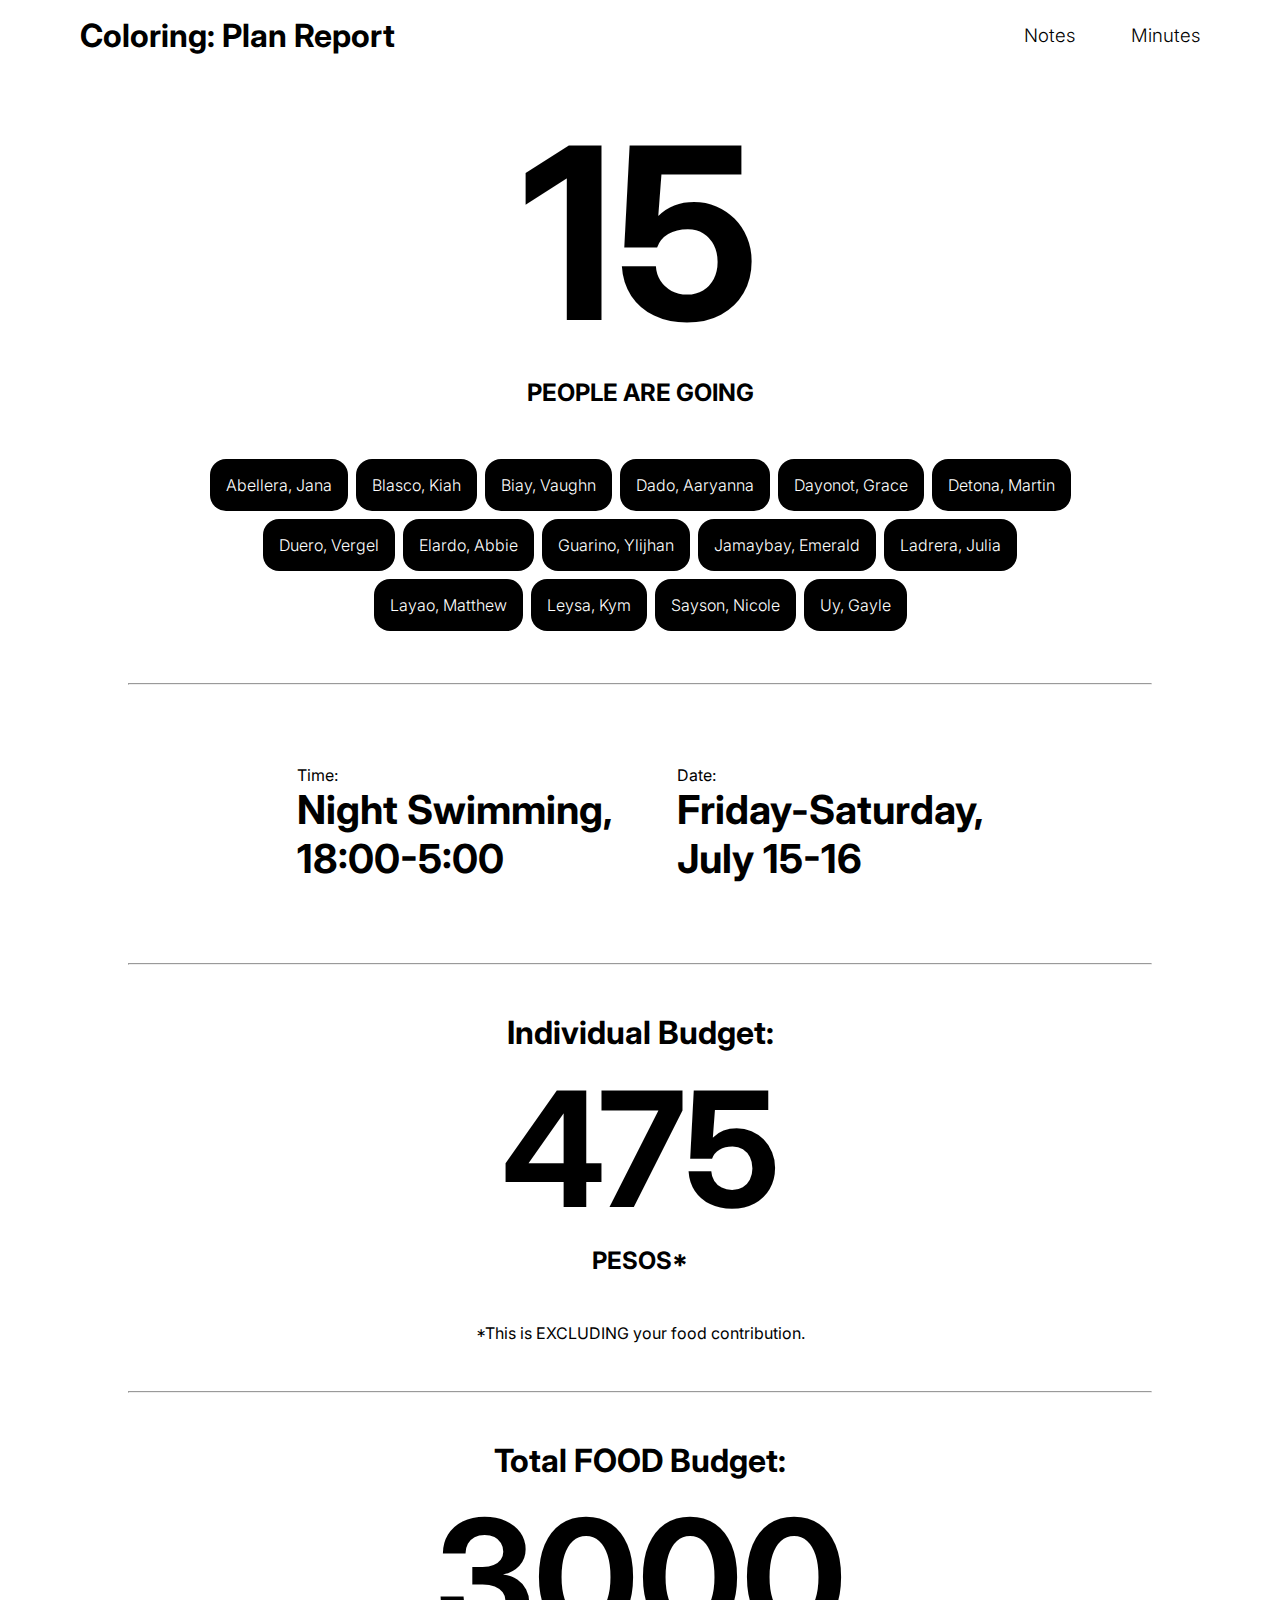
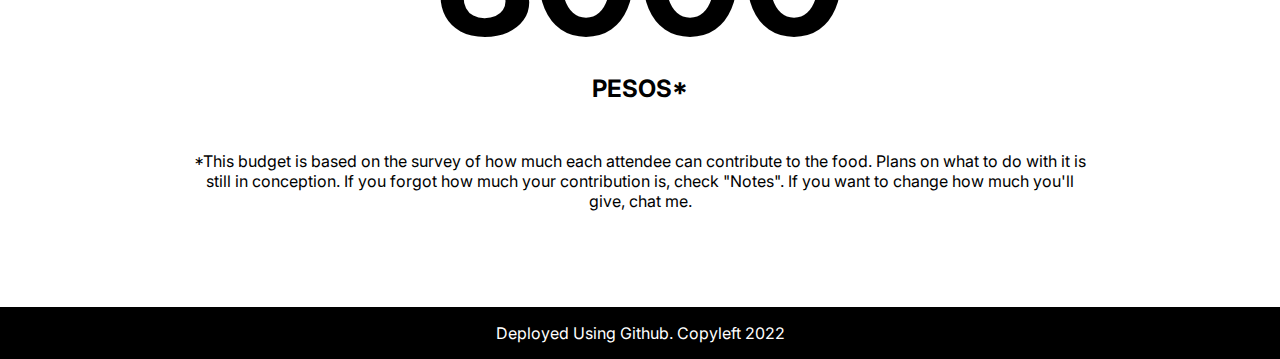
==== commit ec77632f: "2nd Version Change" ====
--- a/index.html
+++ b/index.html
@@ -5,38 +5,84 @@
     <meta name="viewport" content="width=device-width, initial-scale=1.0">
     <link rel="preconnect" href="https://fonts.googleapis.com">
     <link rel="preconnect" href="https://fonts.gstatic.com" crossorigin>
-    <link href="https://fonts.googleapis.com/css2?family=Oswald&family=Quicksand&display=swap" rel="stylesheet"> 
+    <link href="https://fonts.googleapis.com/css2?family=Inter:wght@300;400;700&display=swap" rel="stylesheet">
     <link rel="stylesheet" href="style.css">
     <link rel="stylesheet" href="media.css">
-    <title>Coloring</title>
+    <title>Final Plans</title>
 </head>
 <body>
+    <div class="modal-notes hidden">
+        <div class="menu">
+           <h1>NOTES</h1>
+           <p class="close-button1">Close</p>
+        </div>
+
+        <div class="entry">
+            <h2>Food Budget Breakdown:</h2>
+            <table class="budget-breakdown"></table>
+        </div>
+    </div>
+
+    <div class="modal-minutes hidden">
+        <div class="menu">
+           <h1>MINUTES</h1>
+           <p class="close-button2">Close</p>
+        </div>
+
+        <div class="entry">
+            <h2>Minutes PDF:</h2>
+            <table class="minutes-pdf">
+            </table>
+        </div>
+    </div>
+
     <div class="container">
         <div class="nav">
             <div class="logo">
-                <h1><a href="index.html">PROJECT: COLORING</a></h1>
+                <h1>Coloring: Plan Report</h1>
+            </div>
+            <div class="extra">
+                <h3 class="notes-button">Notes</h3>
+                <h3 class="minutes-button">Minutes</h3>
             </div>
         </div>
 
-        <div class="intro">
-            <h1>PLANS</h1>
-            <div class="plan-section"></div>
+        <div class="attend">
+            <div class="going"></div>
+            <div class="names"><ul class="names-list"></ul></div>
         </div>
 
-        <div class="going-article">
-            <h1>GOING</h1>
-            <div class="going-section"></div>
+        <hr/>
+        
+        <div class="time"></div>
+
+        <hr/>
+
+        <div class="budget">
+            <h1>Individual Budget:</h1>
+
+            <div class="indiv-box">
+                <h1>475</h1>
+                <h2>PESOS*</h2>
+            </div>
+            <p>*This is EXCLUDING your food contribution.</p>
         </div>
 
-        <div class="faq-article">
-            <h1>FAQ</h1>
-            <div class="faq-section"></div>
+        <hr/>
+
+        <div class="food">
+            <h1>Total FOOD Budget:</h1>
+
+            <div class="budget-box"></div>
+            <p>*This budget is based on the survey of how much each attendee can contribute to the food. Plans on what to do with it is still in conception. If you forgot how much your contribution is, check "Notes". If you want to change how much you'll give, chat me.</p>
         </div>
-    </div>  
 
-    <footer>
-        <p>Deployed Using Github. Copyleft 2022.</p>
-    </footer>
+
+        <div class="footer">
+            <p>Deployed Using Github. Copyleft 2022</p>
+        </div>
+
+    </div>
 
     <script src="app.js"></script>
 </body>
--- a/style.css
+++ b/style.css
@@ -1,261 +1,166 @@
 * {
+    padding: 0;
     margin: 0;
-    padding: 0;
     box-sizing: border-box;
 }
 
-:root {
-    --black: #272946;
-    --blackOp: rgba(39, 41, 70, 0.8);
-    --mid: #eda031;
-    --white: #e7ffee;
-    --mainFont: "Oswald", sans-serif;
-    --secFont: "Quicksand", sans-serif;
+html {
+    font-family: "Inter", sans-serif;
 }
 
-html {
-    font-family: var(--secFont);
-    font-size: 16px;
+hr {
+    margin: 2em auto;
+    width: 80%;
+}
+
+.modal-notes,
+.modal-minutes {
+    position: fixed;
+    background-color: black;
+    top: 0;
+    right: 0;
+    height: 100%;
+    width: 40%;
+    overflow-y: scroll;
+    transition: 0.5s all ease-in-out;
+}
+
+.menu {
+    display: flex;
+    align-items: center;
+    justify-content: space-between;
+    padding: 1em 3em;
+    color: white;
+}
+
+.close-button1,
+.close-button2 {
+    background-color: white;
+    color: black;
+    padding: 1em;
+    border-radius: 0.5em;
+    cursor: pointer;
+}
+
+.entry {
+    display: flex;
+    flex-direction: column;
+    padding: 1em 3em;
+    color: white;
+}
+
+.entry h2 {
+    padding-bottom: 0.5em;
+}
+
+.entry a {
+    color: aqua;
+}
+
+.entry table {
+    border: 0.2em solid white;
+    border-collapse: collapse;
+    text-align: center;
+}
+
+.entry td {
+    border: 0.2em solid white;
+    border-collapse: collapse;
+    padding: 0.5em;
+}
+
+.hidden {
+    transform: translateX(100%);
 }
 
 .container {
     display: flex;
     flex-direction: column;
     justify-content: center;
-    background-color: var(--white);
 }
 
 .nav {
     display: flex;
     align-items: center;
     justify-content: space-between;
-    height: 4rem;
-    width: 100%;
-    padding: 0 10%;
-    background-color: var(--mid);
-    border-bottom: 0.2rem solid var(--black);
+    padding: 1em 5em;
 }
 
-.logo a {
-    font-family: var(--mainFont);
-    font-size: 1.5rem;
-    text-decoration: none;
-    color: var(--black);
+.extra {
+    display: flex;
 }
 
-.intro h1,
-.going-article h1,
-.faq-article h1,
-.rates h2,
-.rules h2,
-.pricing-section h2,
-.notes-section h2 {
-    font-family: var(--mainFont);
-    font-size: 2.25rem;
-    color: var(--black);
-    padding: 0.5em 0;
+.extra h3 {
+    margin-left: 3em;
+    font-weight: 300;
+    cursor: pointer;
+}
+
+.attend,
+.food,
+.budget {
+    display: flex;
+    flex-direction: column;
+    justify-content: center;
+    margin: 1rem 15%;
     text-align: center;
 }
 
-.plan-section {
-    display: grid;
-    grid-template-columns: 1fr 1fr;
-    gap: 1em;
-    width: 100%;
-}
-
-.plan {
+.going,
+.budget-box,
+.indiv-box {
     display: flex;
     flex-direction: column;
-    align-items: flex-start;
-    justify-content: flex-end;
-    border: 0.2rem solid var(--black);
-    cursor: pointer;
-    background-size: cover;
-    background-position: center;
-    height: 30vh;
-    width: 100%;
-}
-
-.plan:hover .title {
-    background-color: var(--black);
-    color: var(--mid);
-}
-
-.title {
-    display: flex;
-    flex-direction: column;
-    justify-content: center;
-    background-color: var(--mid);
-    color: var(--black);
-    padding: 1em;
-    width: 50%;
-    border-top: 0.2rem solid var(--black);
-    border-right: 0.2rem solid var(--black);
-    transition: 0.1s all ease-in;
-}
-
-.title h2 {
-    font-family: var(--mainFont);
-    font-size: 2rem;
-}
-
-.intro,
-.going-article,
-.faq-article,
-.rates,
-.rules,
-.pricing-section,
-.notes-section {
-    display: flex;
-    flex-direction: column;
-    justify-content: center;
-    padding: 0 15% 3rem 15%;
-    width: 100%;
-}
-
-.going-section {
-    display: grid;
-    grid-template-columns: 1fr 1fr 1fr 1fr;
-    gap: 0.5em;
-    padding: 0 10%;
+    padding-bottom: 3em;
     text-align: center;
 }
 
-.going-section p {
-    padding: 1em;
-    background-color: var(--black);
-    color: var(--mid);
+.going h1 {
+    font-size: 15rem;
 }
 
-.faq-section {
-    display: grid;
-    grid-template-columns: 1fr 1fr;
-    gap: 1em;
+.names ul {
+    display: flex;
+    justify-content: center;
+    flex-wrap: wrap;
+    list-style-type: none;
 }
 
-.faq {
-    background-color: var(--mid);
-    color: var(--black);
-    padding: 2em;
-    border: 0.2rem solid var(--black);
+.names li {
+    background-color: black;
+    color: white;
+    font-weight: 300;
+    border-radius: 1em;
+    padding: 1em;
+    margin: 0.25em;
 }
 
-.faq h4 {
-    font-family: var(--mainFont);
-    font-size: 1.5rem;  
-    text-align: center;
-}   
-
-footer {
-    text-align: center;
-    background-color: var(--black);
-    color: var(--white);
-    font-family: var(--secFont);
-    padding: 1em 10%;
+.time {
+    display: flex;
+    justify-content: center;
+    margin: 1rem 15%;
 }
 
-.welcome {
+.time-box {
     display: flex;
     flex-direction: column;
-    align-items: center;
-    justify-content: center;
-    width: 100%;
-    color: var(--white);
-    text-align: center;
-    padding: 3em 0;
-}
-
-.welcome-rizal {
-    background-image: linear-gradient(var(--blackOp), var(--blackOp)), url("assets/images/christina-villas.jpg");
-    background-size: cover;
-    background-position: center;
-    background-blend-mode: multiply;
-}
-
-.welcome h1 {
-    font-size: 1.75rem;
-}
-    
-.welcome h2 {
-    font-family: var(--mainFont);
-    font-size: 3rem;
-}
-
-.links {
     padding: 2em;
 }
 
-.links a {
-    text-decoration: none;
-    background-color: var(--mid);
-    color: var(--black);
-    padding: 1em;   
-    transition: 0.1s all ease-in;
+.time-box h1 {
+    font-size: 2.5rem;
+    border-radius: 0.5em;
 }
 
-.links a:hover {
-    color: var(--mid);
-    background-color: var(--black);
+.budget-box h1,
+.indiv-box h1 {
+    font-size: 10rem;
 }
 
-table {
-    width: 100%;
-    border: 0.2em solid var(--black);
-    border-collapse: collapse; 
-    overflow-x: scroll;
-}
-
-td {
-    border: 0.2em solid var(--black);
-    border-collapse: collapse; 
+.footer {
+    background-color: black;
+    color: white;
     padding: 1em;
+    margin-top: 5em;
     text-align: center;
-}
-
-.entrance h3,
-.cottages h3,
-.pricing-container h3 {
-    padding-top: 1em;
-    font-family: var(--mainFont);
-    font-size: 1.5rem;
-}
-.entrance table h3,
-.cottages table h3,
-.pricing-section table h3 {
-    padding: 0;
-    font-size: 1rem;
-    text-align: center;
-}
-
-.rules ul {
-    display: grid;
-    grid-template-columns: 1fr 1fr;
-    gap: 0.5em;
-}
-
-.rules ul li {
-    list-style-type: none;
-    background-color: var(--black);
-    color: var(--mid);
-    padding: 1em;
-}
-
-.notes-container {
-    display: grid;
-    grid-template-columns: 1fr 1fr;
-    gap: 1em;
-    color: var(--black);
-    padding: 2em 0;
-}
-
-.note {
-    background-color: var(--mid);
-    border: 0.2rem solid var(--black);
-    padding: 1em;
-}
-
-.note h4 {
-    font-family: var(--mainFont);
-    font-size: 1.5rem;
 }--- a/media.css
+++ b/media.css
@@ -1,58 +1,63 @@
-@media  screen and (max-width: 1000px) {
-    .going-section {
-        grid-template-columns: 1fr 1fr 1fr;
-    }
-
-    .faq-section {
-        grid-template-columns: 1fr;
-    }
-
-    .rules ul {
-        grid-template-columns: 1fr;
-    }
-
-    .notes-container {
-        grid-template-columns: 1fr;
+@media screen and (max-width: 1000px) {
+    html {
+        font-size: 14px;
     }
 }
 
-@media screen and (max-width: 900px) and (orientation: portrait) {
-    .plan {
-        height: 20vh;
-    }
-
-    .title {
-        width: 100%;
-        border-right: none;
-    }
-
-    .going-section {
-        grid-template-columns: 1fr 1fr;
-    }
-
-    .intro,
-    .going-article,
-    .faq-article,
-    .rates, 
-    .rules,
-    .pricing-section,
-    .notes-section {
-        display: flex;
-        flex-direction: column;
-        justify-content: center;
-        padding: 0 5% 3rem 5%;
-        width: 100%;
-    }
-}
-
-@media screen and (max-width: 700px) and (orientation: portrait) {
+@media screen and (max-width: 700px) {
     html {
         font-size: 12px;
     }
 }
 
+@media screen and (orientation: portrait) {
+    .modal-notes,
+    .modal-minutes {
+        width: 75%;
+    }
+
+    .extra h3 {
+        margin-left: 1em;
+    }
+}
+
+@media screen and (max-width: 600px) and (orientation: portrait) {
+    .logo h1 {
+        font-size: 1.5rem;
+    }
+
+    .time {
+        flex-direction: column;
+        text-align: center;
+    }
+}
+
+@media screen and (max-width: 500px) and (orientation: portrait) {
+    html {
+        font-size: 10px;
+    }
+
+    .logo h1 {
+        font-size: 1.5rem;
+    }
+
+    .time {
+        flex-direction: column;
+        text-align: center;
+    }
+}
+
 @media screen and (max-width: 400px) and (orientation: portrait) {
     html {
-        font-size: 9px;
+        font-size: 8px;
     }
-}+
+    .logo h1 {
+        font-size: 1.5rem;
+    }
+
+    .time {
+        flex-direction: column;
+        text-align: center;
+    }
+}
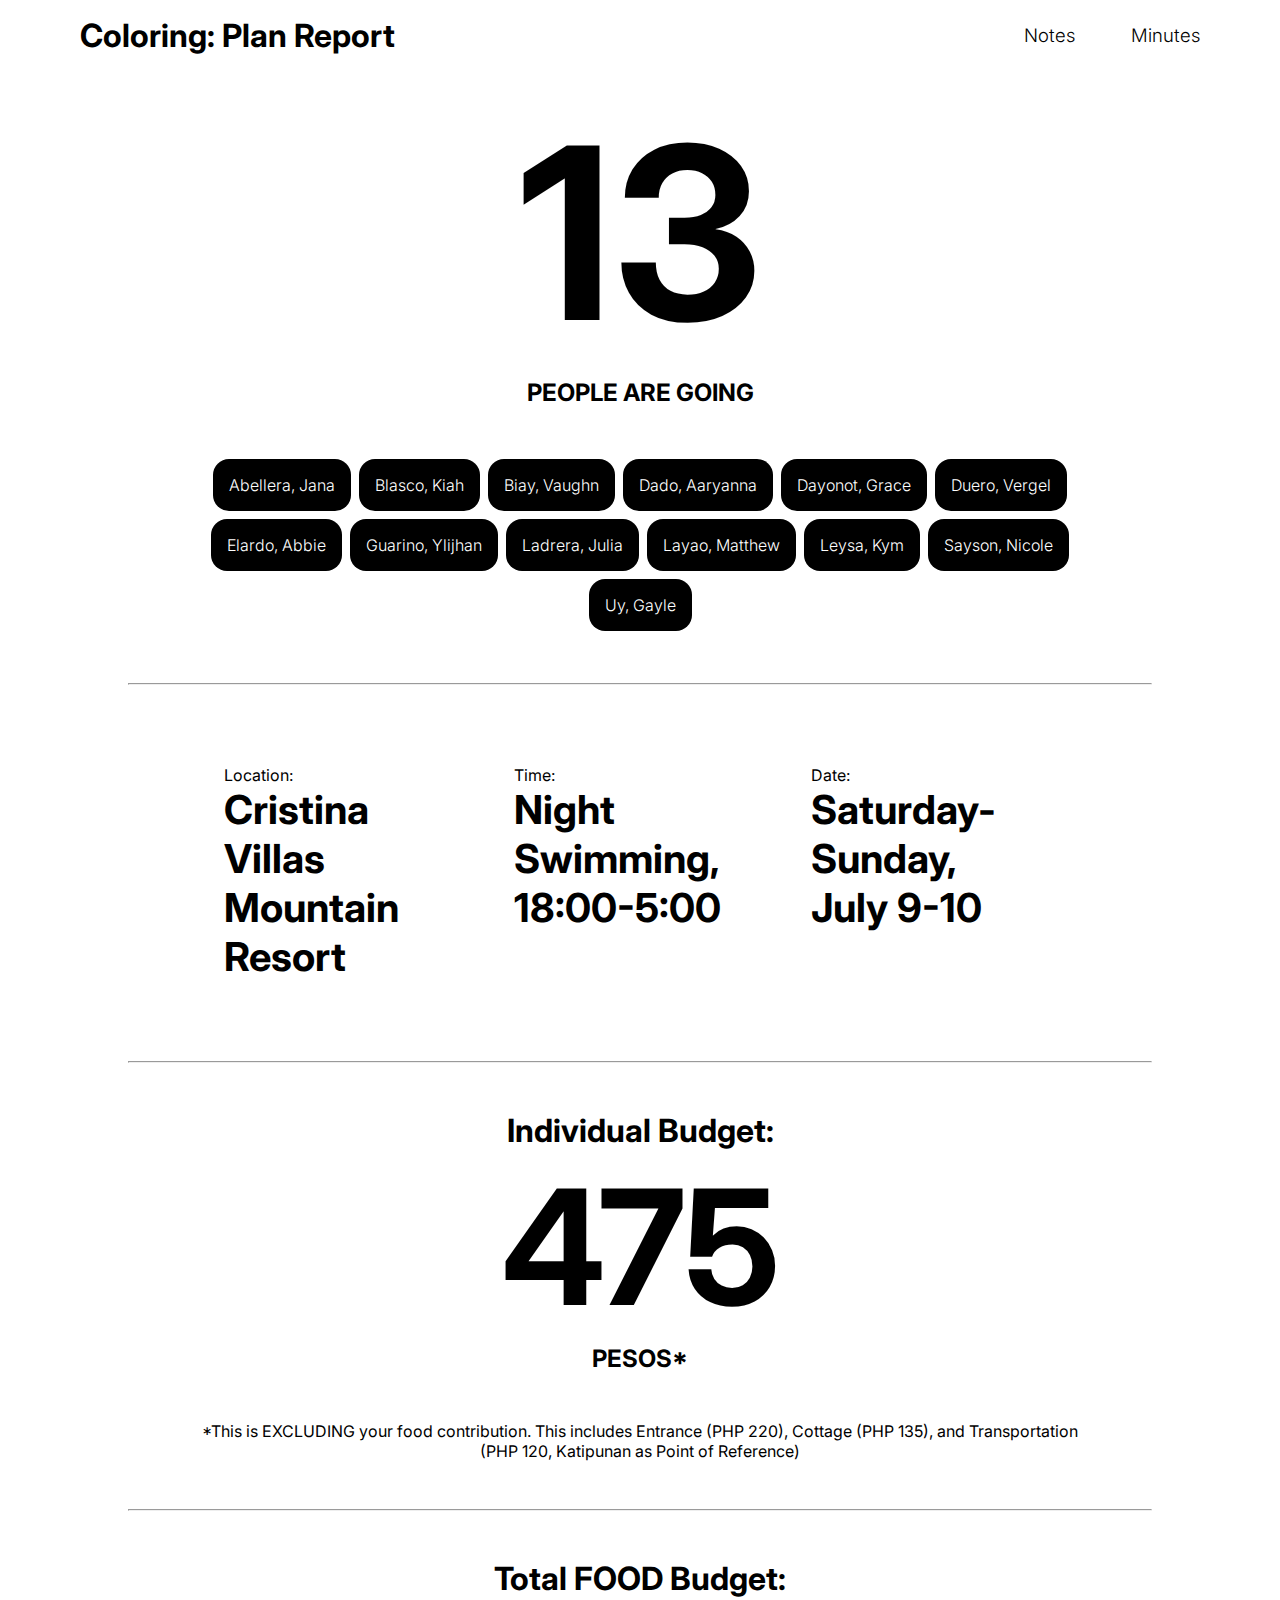
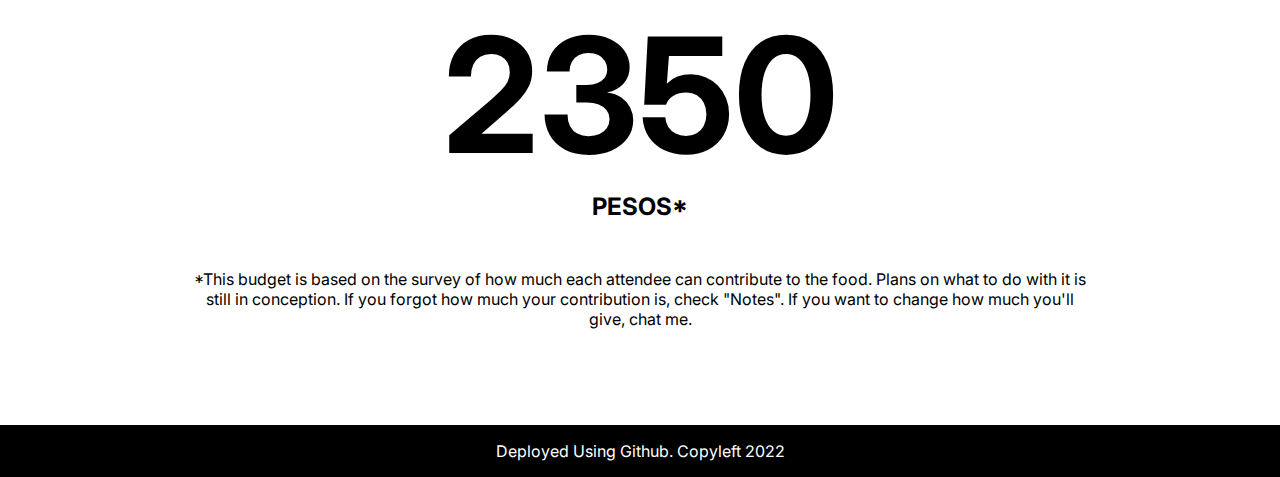
==== commit d38aa405: "Added details and edited food budget" ====
--- a/index.html
+++ b/index.html
@@ -65,7 +65,7 @@
                 <h1>475</h1>
                 <h2>PESOS*</h2>
             </div>
-            <p>*This is EXCLUDING your food contribution.</p>
+            <p>*This is EXCLUDING your food contribution. This includes Entrance (PHP 220), Cottage (PHP 135), and Transportation (PHP 120, Katipunan as Point of Reference)</p>
         </div>
 
         <hr/>
